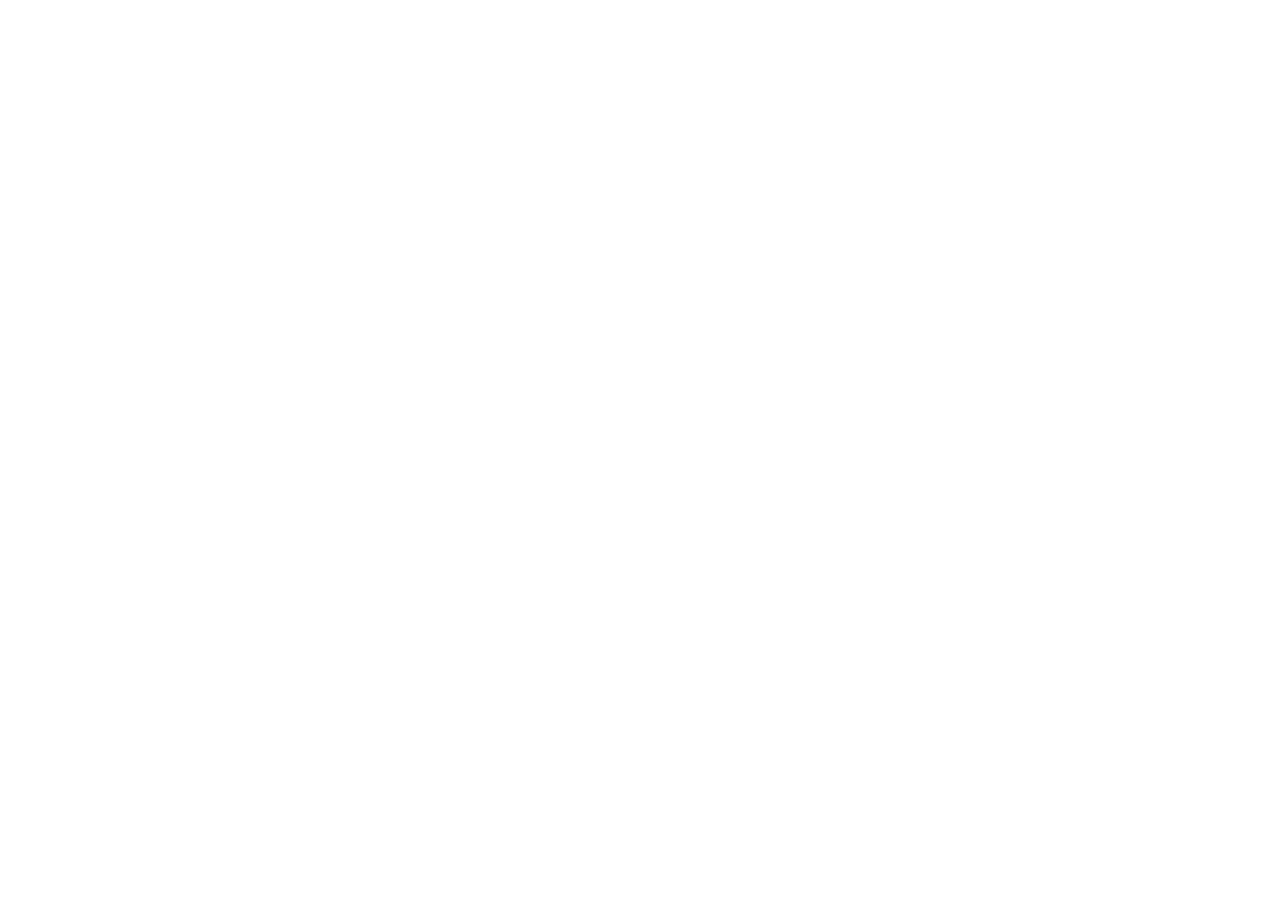
==== index.html @ 0f3864a8 "stage one" ====
<!DOCTYPE html>
<html lang="en">
<head>
    <meta charset="UTF-8">
    <meta name="viewport" content="width=device-width, initial-scale=1.0">
    <title>frontend-mentor</frontend-mentor></title>
    <link rel="shortcut icon" href="favicon.ico" type="image/x-icon">
    <link rel="stylesheet" href="style.css">
</head>
<body>
    
</body>
</html>
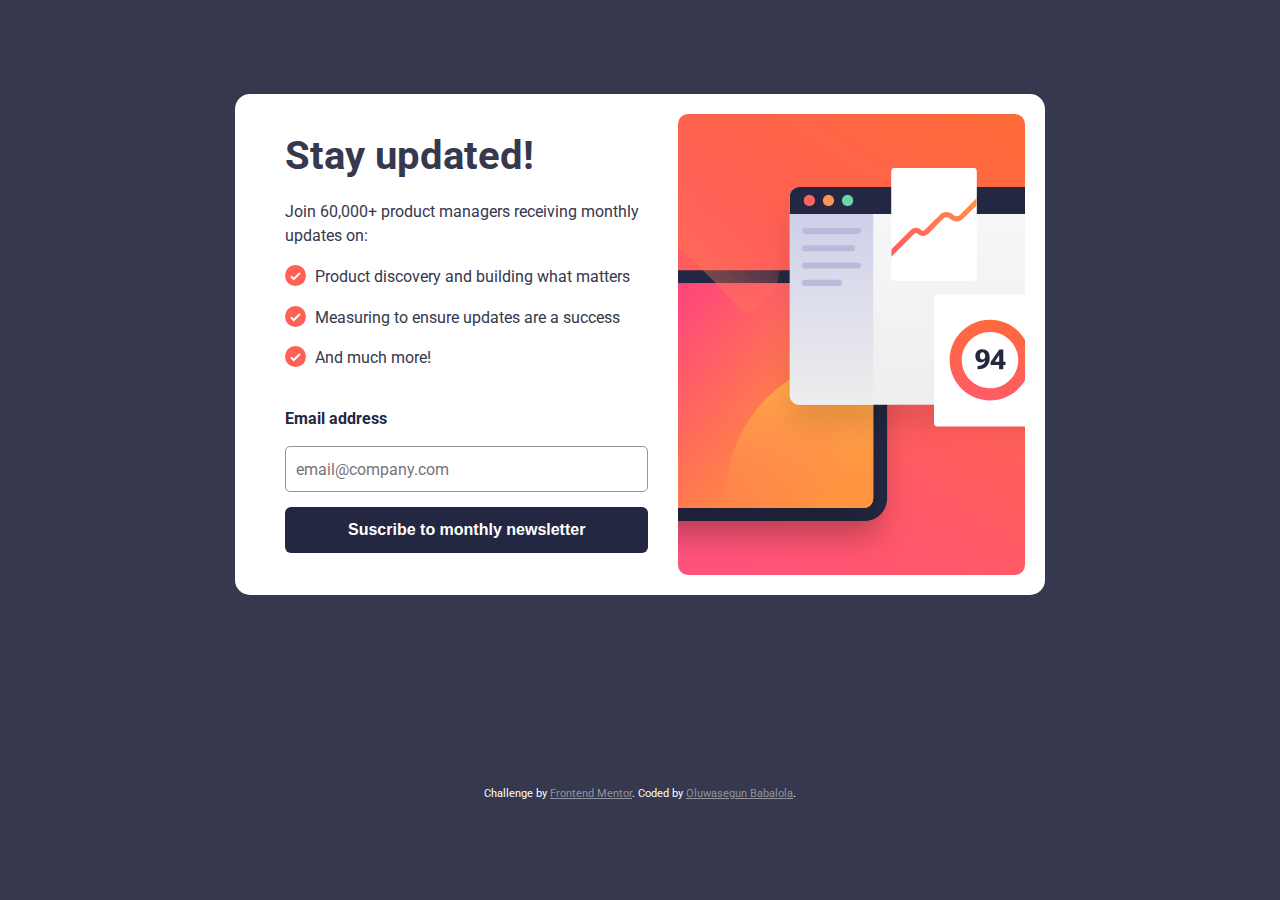
==== commit 5b3c4270: "update" ====
--- a/index.html
+++ b/index.html
@@ -3,11 +3,64 @@
 <head>
     <meta charset="UTF-8">
     <meta name="viewport" content="width=device-width, initial-scale=1.0">
-    <title>frontend-mentor</frontend-mentor></title>
-    <link rel="shortcut icon" href="favicon.ico" type="image/x-icon">
+    <title>Frontend-mentor | Newsletter-sign-up-form-with-success-message</title>
+    <link rel="shortcut icon" href="/images/favicon-32x32.png" type="image/x-icon">
     <link rel="stylesheet" href="style.css">
+    <style>
+        @import url('https://fonts.googleapis.com/css2?family=Roboto:wght@400;700&display=swap');
+      </style>
 </head>
 <body>
-    
-</body>
+    <div class="main">
+        <div class="form-container">
+            <h1>
+                Stay updated!
+            </h1>
+            <p>
+                Join 60,000+ product managers receiving monthly updates on:
+            </p>
+            <p>
+                Product discovery and building what matters
+            </p>
+            <p>
+                Measuring to ensure updates are a success
+            </p>
+            <p >
+                And much more!
+            </p>
+            <form class-="form" id="emailform" >
+                <label for="email">
+                    Email address
+                </label>
+                <input type="email" name=" email" required id="email" placeholder="email@company.com" autocomplete="email">
+                <button type="submit" id="submit" >
+                   Suscribe to monthly newsletter 
+                </button>
+            </form>
+        </div>
+        <figure class="image-container"></figure>
+    </div>
+    <div class="success show">
+        <div>
+            <figure class="image-container1">
+                <img src="/images/icon-success.svg" alt="success">
+            </figure>
+            <h2>
+                Thanks for subscribing!
+            </h2>
+            <p>
+                A confirmation email has been sent to ash@loremcompany.com. Please open it and click the button inside to confirm your subscription.
+            </p>
+        </div>
+        <button  id="dismiss" >
+            Dismiss message
+         </button>
+    </div>
+    <div class="info">
+        <p>Challenge by <a href="https://www.frontendmentor.io/?ref=challenge" target="_blank">Frontend Mentor</a>. Coded by <a  href="https://github.com/Officialbabs/frontend-mentor-challenge/" target="_blank">Oluwasegun Babalola</a>.</p> 
+
+    </div>
+   <script src="script.js">
+    </script>
+</body>        
 </html>--- a/style.css
+++ b/style.css
@@ -0,0 +1,231 @@
+*{
+    margin: 0;
+    box-sizing: border-box;
+    transition: all 0.5s ease-in-out;
+}
+
+body{
+    background-color: hsl(235, 18%, 26%);
+    justify-items: center;
+    align-items: center;
+    max-width: 1440px;
+    min-width: 375px;
+    min-height: 100vh;
+    box-sizing: border-box;
+    display: grid;
+    line-height: 24px;
+    font-family:'Roboto',sans-serif ;
+    color: hsl(235, 18%, 26%);
+}
+
+body::-webkit-scrollbar{
+    display: none;
+}
+
+img,
+picture,
+video,
+canvas,
+svg {
+  display: block;
+  max-width: 100%;
+}
+
+.main{
+    background-color: white;
+    border: none;
+    border-radius: 15px;
+    margin: auto;
+    max-width:810px ;
+    width: 73%px;
+    max-height: 601px ;
+    height: 501px;
+    padding: 20px;
+    box-sizing: border-box;
+    display: grid;
+    grid-template-columns: 3.6655fr 3fr ;
+    }
+
+.form-container{
+    padding: 20px 30px;
+    display: grid;
+    row-gap:15px ;
+    column-gap: 15px;
+    justify-items: left;
+    justify-content: center;
+}
+.form-container h1{
+    font-size: 40px;
+    margin: 0;
+    overflow-wrap: break-word;
+    margin-top: 10px;
+    display: block;
+    height: 40px;
+    width: 100%;
+    }
+
+.form-container p:first-of-type{
+    background-image: none;
+    padding: 0;
+}
+
+.form-container p:last-of-type{
+    color: inherit;
+    font-size: 16px;
+}
+
+
+.form-container p{
+    font-size: 16px;
+    background-image: url(/images/icon-list.svg);
+    background-position: 0px 0px;
+    background-repeat: no-repeat;
+    content: "";
+    clear: both;
+    display: table;
+    margin: 0;
+    padding-left: 30px;
+}
+
+label{
+    color: rgb(36, 39, 66);
+    font-weight: 700;
+}
+
+.form-container form{
+    width: 100%;
+    display: flex;
+    flex-direction: column;
+    gap: 15px;
+    margin: 20px 0px 0px 0px;
+}
+
+input[type="email"]{
+    width: 100%;
+    padding: 10px;
+    height: 46px;
+    box-sizing: border-box;
+    background-color: white;
+    border-radius: 5px;
+    border-width: 1px;
+    border-color: rgb(146, 148, 160);
+    border-style: solid;
+    font-size: 16px;
+    outline: none;
+    font-family: inherit;    
+}
+
+input:focus{
+    border: 1.5px solid black;
+}
+
+form button, .success button {
+    width: 100%;
+    height: 46px;
+    background-color:rgb(36, 39, 66) ;
+    border: 1px solid transparent ;
+    color: white;
+    border-radius: 6px;
+    cursor: pointer;
+    font-size: 16px;
+    font-weight: 700;
+    transition: all 300ms ease-in-out;
+    padding: 10px;
+}
+
+form button:hover, .success button:hover {
+    background-color: hsl(4, 100%, 67%) ;
+    box-shadow: 3px 10px 13px -6px hsl(4, 100%, 67%);
+}
+
+.image-container{
+    background-image: url(/images/illustration-sign-up-desktop.svg);
+    background-position: center;
+    background-size: cover;
+    background-repeat: no-repeat;
+    margin: 0;
+    border-radius: 10px;
+}
+
+.success{
+    display: grid;
+    row-gap:15px ;
+    column-gap: 15px;
+    max-width: 400px;
+    max-height: 450px;
+    background-color: white;
+    border: none;
+    border-radius: 15px;
+    padding: 40px 30px;
+    justify-items: left;
+}
+
+.success figure{
+    width: 100%;
+    margin: 0;
+}
+
+.success div{
+    display: grid;
+    gap: 30px;
+}
+
+.success div h2{
+    font-size: 37px;
+    line-height: 37px;
+    font-weight: 700;
+    
+}
+
+.success div p{
+    font-size: 16px;
+    color: black;
+    display: block;
+}
+
+
+.show{
+    display: none;
+}
+
+body .info p:last-of-type{
+    color: white;
+    margin: 0;
+    font-size:11px ;
+}
+
+a{
+    color: rgb(146, 148, 160);
+}
+
+@media screen and (max-width: 820px) and (min-width: 820px){
+    .main {
+      max-width: 810px;
+      min-width: 810px;
+      max-height: 600px;
+      grid-template-columns: 55% 45%;
+      padding: 20px;
+      border-radius: 15px;
+    }
+    .image-container {
+      order: 1;
+    }
+    .form-container {
+      order: -1;
+    }
+    .image-container {
+      height: 100%;
+  
+      background-image: url(/images/illustration-sign-up-desktop.svg);
+  
+      border-radius: 13px;
+    }
+    .success {
+      max-width: 400px;
+      min-height: auto;
+      gap: 30px;
+      padding-block: 40px;
+      border-radius: 15px;
+    }
+  
+  }
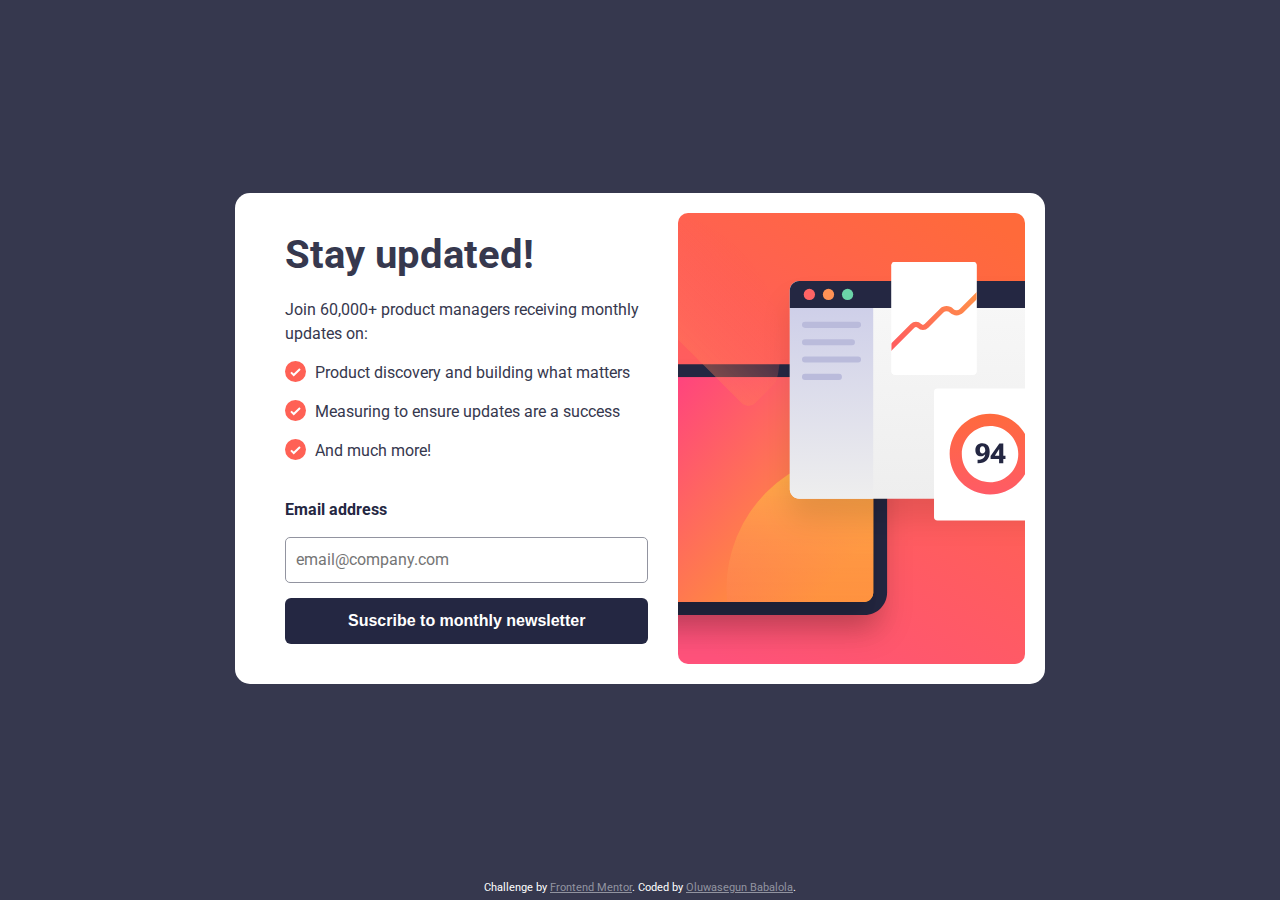
==== commit a249b6ac: "update on media query" ====
--- a/index.html
+++ b/index.html
@@ -1,66 +1,67 @@
-<!DOCTYPE html>
-<html lang="en">
-<head>
-    <meta charset="UTF-8">
-    <meta name="viewport" content="width=device-width, initial-scale=1.0">
-    <title>Frontend-mentor | Newsletter-sign-up-form-with-success-message</title>
-    <link rel="shortcut icon" href="/images/favicon-32x32.png" type="image/x-icon">
-    <link rel="stylesheet" href="style.css">
-    <style>
-        @import url('https://fonts.googleapis.com/css2?family=Roboto:wght@400;700&display=swap');
-      </style>
-</head>
-<body>
-    <div class="main">
-        <div class="form-container">
-            <h1>
-                Stay updated!
-            </h1>
-            <p>
-                Join 60,000+ product managers receiving monthly updates on:
-            </p>
-            <p>
-                Product discovery and building what matters
-            </p>
-            <p>
-                Measuring to ensure updates are a success
-            </p>
-            <p >
-                And much more!
-            </p>
-            <form class-="form" id="emailform" >
-                <label for="email">
-                    Email address
-                </label>
-                <input type="email" name=" email" required id="email" placeholder="email@company.com" autocomplete="email">
-                <button type="submit" id="submit" >
-                   Suscribe to monthly newsletter 
-                </button>
-            </form>
-        </div>
-        <figure class="image-container"></figure>
-    </div>
-    <div class="success show">
-        <div>
-            <figure class="image-container1">
-                <img src="/images/icon-success.svg" alt="success">
-            </figure>
-            <h2>
-                Thanks for subscribing!
-            </h2>
-            <p>
-                A confirmation email has been sent to ash@loremcompany.com. Please open it and click the button inside to confirm your subscription.
-            </p>
-        </div>
-        <button  id="dismiss" >
-            Dismiss message
-         </button>
-    </div>
-    <div class="info">
-        <p>Challenge by <a href="https://www.frontendmentor.io/?ref=challenge" target="_blank">Frontend Mentor</a>. Coded by <a  href="https://github.com/Officialbabs/frontend-mentor-challenge/" target="_blank">Oluwasegun Babalola</a>.</p> 
-
-    </div>
-   <script src="script.js">
-    </script>
-</body>        
+<!DOCTYPE html>
+<html lang="en">
+<head>
+    <meta charset="UTF-8">
+    <meta name="viewport" content="width=device-width, initial-scale=1.0">
+    <title>Frontend-mentor | Newsletter-sign-up-form-with-success-message</title>
+    <link rel="shortcut icon" href="/images/favicon-32x32.png" type="image/x-icon">
+    <link rel="stylesheet" href="style.css">
+    <style>
+        @import url('https://fonts.googleapis.com/css2?family=Roboto:wght@400;700&display=swap');
+      </style>
+</head>
+<body>
+    <main class="main">
+        <figure class="image-container-mobile"></figure>
+        <div class="form-container ">
+            <h1>
+                Stay updated!
+            </h1>
+            <p>
+                Join 60,000+ product managers receiving monthly updates on:
+            </p>
+            <p>
+                Product discovery and building what matters
+            </p>
+            <p>
+                Measuring to ensure updates are a success
+            </p>
+            <p >
+                And much more!
+            </p>
+            <form class-="form" id="emailform" >
+                <label for="email">
+                    Email address
+                </label>
+                <input type="email" name=" email" required id="email" placeholder="email@company.com" autocomplete="email">
+                <button type="submit" id="submit" >
+                   Suscribe to monthly newsletter 
+                </button>
+            </form>
+        </div>
+        <figure class="image-container"></figure>
+    </main>
+    <div class="success show">
+        <div class="success-content">
+            <figure class="image-container1">
+                <img class="icon" src="/images/icon-success.svg" alt="success">
+            </figure>
+            <h2>
+                Thanks for subscribing!
+            </h2>
+            <p>
+                A confirmation email has been sent to ash@loremcompany.com. Please open it and click the button inside to confirm your subscription.
+            </p>
+        </div>
+        <button  id="dismiss" >
+            Dismiss message
+         </button>
+    </div>
+    <div class="info">
+        <p>Challenge by <a href="https://www.frontendmentor.io/?ref=challenge" target="_blank">Frontend Mentor</a>. Coded by <a  href="https://github.com/Officialbabs/frontend-mentor-challenge/" target="_blank">Oluwasegun Babalola</a>.</p> 
+
+    </div>
+   <script src="script.js">
+    </script>
+</body>        
 </html>--- a/style.css
+++ b/style.css
@@ -1,231 +1,339 @@
-*{
-    margin: 0;
-    box-sizing: border-box;
-    transition: all 0.5s ease-in-out;
-}
-
-body{
-    background-color: hsl(235, 18%, 26%);
-    justify-items: center;
-    align-items: center;
-    max-width: 1440px;
-    min-width: 375px;
-    min-height: 100vh;
-    box-sizing: border-box;
-    display: grid;
-    line-height: 24px;
-    font-family:'Roboto',sans-serif ;
-    color: hsl(235, 18%, 26%);
-}
-
-body::-webkit-scrollbar{
-    display: none;
-}
-
-img,
-picture,
-video,
-canvas,
-svg {
-  display: block;
-  max-width: 100%;
-}
-
-.main{
-    background-color: white;
-    border: none;
-    border-radius: 15px;
-    margin: auto;
-    max-width:810px ;
-    width: 73%px;
-    max-height: 601px ;
-    height: 501px;
-    padding: 20px;
-    box-sizing: border-box;
-    display: grid;
-    grid-template-columns: 3.6655fr 3fr ;
-    }
-
-.form-container{
-    padding: 20px 30px;
-    display: grid;
-    row-gap:15px ;
-    column-gap: 15px;
-    justify-items: left;
-    justify-content: center;
-}
-.form-container h1{
-    font-size: 40px;
-    margin: 0;
-    overflow-wrap: break-word;
-    margin-top: 10px;
-    display: block;
-    height: 40px;
-    width: 100%;
-    }
-
-.form-container p:first-of-type{
-    background-image: none;
-    padding: 0;
-}
-
-.form-container p:last-of-type{
-    color: inherit;
-    font-size: 16px;
-}
-
-
-.form-container p{
-    font-size: 16px;
-    background-image: url(/images/icon-list.svg);
-    background-position: 0px 0px;
-    background-repeat: no-repeat;
-    content: "";
-    clear: both;
-    display: table;
-    margin: 0;
-    padding-left: 30px;
-}
-
-label{
-    color: rgb(36, 39, 66);
-    font-weight: 700;
-}
-
-.form-container form{
-    width: 100%;
-    display: flex;
-    flex-direction: column;
-    gap: 15px;
-    margin: 20px 0px 0px 0px;
-}
-
-input[type="email"]{
-    width: 100%;
-    padding: 10px;
-    height: 46px;
-    box-sizing: border-box;
-    background-color: white;
-    border-radius: 5px;
-    border-width: 1px;
-    border-color: rgb(146, 148, 160);
-    border-style: solid;
-    font-size: 16px;
-    outline: none;
-    font-family: inherit;    
-}
-
-input:focus{
-    border: 1.5px solid black;
-}
-
-form button, .success button {
-    width: 100%;
-    height: 46px;
-    background-color:rgb(36, 39, 66) ;
-    border: 1px solid transparent ;
-    color: white;
-    border-radius: 6px;
-    cursor: pointer;
-    font-size: 16px;
-    font-weight: 700;
-    transition: all 300ms ease-in-out;
-    padding: 10px;
-}
-
-form button:hover, .success button:hover {
-    background-color: hsl(4, 100%, 67%) ;
-    box-shadow: 3px 10px 13px -6px hsl(4, 100%, 67%);
-}
-
-.image-container{
-    background-image: url(/images/illustration-sign-up-desktop.svg);
-    background-position: center;
-    background-size: cover;
-    background-repeat: no-repeat;
-    margin: 0;
-    border-radius: 10px;
-}
-
-.success{
-    display: grid;
-    row-gap:15px ;
-    column-gap: 15px;
-    max-width: 400px;
-    max-height: 450px;
-    background-color: white;
-    border: none;
-    border-radius: 15px;
-    padding: 40px 30px;
-    justify-items: left;
-}
-
-.success figure{
-    width: 100%;
-    margin: 0;
-}
-
-.success div{
-    display: grid;
-    gap: 30px;
-}
-
-.success div h2{
-    font-size: 37px;
-    line-height: 37px;
-    font-weight: 700;
-    
-}
-
-.success div p{
-    font-size: 16px;
-    color: black;
-    display: block;
-}
-
-
-.show{
-    display: none;
-}
-
-body .info p:last-of-type{
-    color: white;
-    margin: 0;
-    font-size:11px ;
-}
-
-a{
-    color: rgb(146, 148, 160);
-}
-
-@media screen and (max-width: 820px) and (min-width: 820px){
-    .main {
-      max-width: 810px;
-      min-width: 810px;
-      max-height: 600px;
-      grid-template-columns: 55% 45%;
-      padding: 20px;
-      border-radius: 15px;
-    }
-    .image-container {
-      order: 1;
-    }
-    .form-container {
-      order: -1;
-    }
-    .image-container {
-      height: 100%;
-  
-      background-image: url(/images/illustration-sign-up-desktop.svg);
-  
-      border-radius: 13px;
-    }
-    .success {
-      max-width: 400px;
-      min-height: auto;
-      gap: 30px;
-      padding-block: 40px;
-      border-radius: 15px;
-    }
-  
-  }
+*{
+    margin: 0;
+    box-sizing: border-box;
+    transition: all 0.5s ease-in-out;
+}
+
+body{
+    background-color: hsl(235, 18%, 26%);
+    justify-items: center;
+    justify-content: center;
+    align-items: center;
+    align-content: center;
+    text-align: center;
+    display: flex;
+    flex-direction: column;
+    flex-wrap: wrap;
+    max-width: 1440px;
+    min-width: 375px;
+    min-height: 100vh;
+    line-height: 24px;
+    font-family:'Roboto',sans-serif ;
+    color: hsl(235, 18%, 26%);
+    padding: 0px 10px;
+}
+
+body::-webkit-scrollbar{
+    display: none;
+}
+
+img,
+picture,
+video,
+canvas,
+svg {
+  display: block;
+  max-width: 100%;
+}
+
+main{
+    background-color: white;
+    border: none;
+    border-radius: 15px;
+    margin: auto;
+    vertical-align: middle;
+    max-width:810px ;
+    width: auto;
+    max-height: 100% ;
+    height: fit-content;
+    padding: 20px;
+    box-sizing: border-box;
+    display: grid;
+    grid-template-columns: 3.6655fr 3fr ;
+    }
+
+.image-container-mobile{
+    display: none;
+    background-image: url(/images/illustration-sign-up-mobile.svg);
+    background-position: top;
+    background-repeat: no-repeat;
+    background-size: contain;
+}  
+    
+.form-container{
+    padding: 20px 30px;
+    display: grid;
+    row-gap:15px ;
+    column-gap: 15px;
+    justify-items: left;
+    justify-content: center;
+    text-align: left ;
+}
+.form-container h1{
+    font-size: 40px;
+    margin: 0;
+    overflow-wrap: break-word;
+    margin-top: 10px;
+    display: block;
+    height: 40px;
+    width: 100%;
+    }
+
+.form-container p:first-of-type{
+    background-image: none;
+    padding: 0;
+}
+
+.form-container p:last-of-type{
+    color: inherit;
+    font-size: 16px;
+}
+
+
+.form-container p{
+    font-size: 16px;
+    background-image: url(/images/icon-list.svg);
+    background-position: 0px 0px;
+    background-repeat: no-repeat;
+    content: "";
+    clear: both;
+    display: table;
+    margin: 0;
+    padding-left: 30px;
+}
+
+label{
+    color: rgb(36, 39, 66);
+    font-weight: 700;
+}
+
+.form-container form{
+    width: 100%;
+    display: flex;
+    flex-direction: column;
+    gap: 15px;
+    margin: 20px 0px 0px 0px;
+}
+
+input[type="email"]{
+    width: 100%;
+    padding: 10px;
+    height: 46px;
+    box-sizing: border-box;
+    background-color: white;
+    border-radius: 5px;
+    border-width: 1px;
+    border-color: rgb(146, 148, 160);
+    border-style: solid;
+    font-size: 16px;
+    outline: none;
+    font-family: inherit;    
+}
+
+input:focus{
+    border: 1.5px solid black;
+}
+
+form button, .success button {
+    width: 100%;
+    height: 46px;
+    background-color:rgb(36, 39, 66) ;
+    border: 1px solid transparent ;
+    color: white;
+    border-radius: 6px;
+    cursor: pointer;
+    font-size: 16px;
+    font-weight: 700;
+    transition: all 300ms ease-in-out;
+    padding: 10px;
+}
+
+form button:hover, .success button:hover {
+    background-color: hsl(4, 100%, 67%) ;
+    box-shadow: 3px 10px 13px -6px hsl(4, 100%, 67%);
+}
+
+.image-container{
+    background-image: url(/images/illustration-sign-up-desktop.svg);
+    background-position: center;
+    background-size: cover;
+    background-repeat: no-repeat;
+    margin: 0;
+    border-radius: 10px;
+}
+
+.success{
+    display: grid;
+    row-gap:15px ;
+    column-gap: 15px;
+    max-width: 400px;
+    max-height: 450px;
+    background-color: white;
+    border: none;
+    border-radius: 15px;
+    padding: 40px 30px;
+    justify-items: left;
+    text-align: left;
+    margin: auto;
+}
+
+.success figure{
+    width: 100%;
+    margin: 0;
+}
+
+.success div{
+    display: grid;
+    gap: 30px;
+}
+
+.success div h2{
+    font-size: 37px;
+    line-height: 37px;
+    font-weight: 700;
+    
+}
+
+.success div p{
+    font-size: 16px;
+    color: black;
+    display: block;
+}
+
+
+.show{
+    display: none;
+}
+
+body .info p:last-of-type{
+    color: white;
+    margin: 0;
+    font-size:11px ;
+}
+
+a{
+    color: rgb(146, 148, 160);
+}
+
+@media screen and (max-width: 1024px),( min-height: 980) {
+    body{
+        padding: 0;
+        flex-wrap: wrap;
+        justify-content: center;
+        justify-items: center;
+        overflow-y: auto;
+    }
+
+    main {
+        display: grid;  
+        grid-template-columns: 100%;
+        grid-template-rows: 2fr 3fr; 
+        gap: 10px; 
+        padding: 20px;
+        border-radius: 15px;
+        margin: auto;
+        max-width: fit-content;
+        min-width: fit-content;  
+        width: fit-content;
+        height: fit-content;
+        max-height: fit-content;
+        min-height: fit-content;
+  
+      }
+  
+      .image-container-mobile{
+          display: inline-block;
+          background-image: url(/images/illustration-sign-up-mobile.svg);
+          background-position: top;
+          background-repeat: no-repeat;
+          background-size: cover;
+          width: 100%;
+          height: 280px;
+          border-radius: 10px;
+      }  
+  
+      .image-container {
+        display: none;
+      }
+      .form-container {
+        text-align: left;
+        height: fit-content;
+      }
+
+      .success{
+        margin: auto;
+    }
+      
+}
+
+@media screen and (max-width: 565px) {
+
+    body{
+        padding: 0;
+        flex-wrap: wrap;
+        height: fit-content;
+        justify-content: unset;
+        justify-items: unset;
+        overflow-y: auto;
+        max-width: 100vw;
+        width: 100%;
+    }
+
+    main {
+      display: grid;  
+      grid-template-columns: 100%;
+      grid-template-rows: 1fr 2fr; 
+      gap: 10px; 
+      padding: 0px 0px 20px;
+      border-radius: 10px;
+      margin: 0;
+      max-width: 100%;
+      min-width: 100%;  
+      width: fit-content;
+      height: fit-content;
+      max-height: 130vh;
+      min-height: 100vh;
+
+    }
+
+    .image-container-mobile{
+        display: inline-block;
+        background-image: url(/images/illustration-sign-up-mobile.svg);
+        background-position: top;
+        background-repeat: no-repeat;
+        background-size: cover;
+        width: 100%;
+        height: 280px;
+        border-radius: 10px;
+    }  
+
+    .image-container {
+      display: none;
+    }
+    .form-container {
+      text-align: left;
+      height: fit-content;
+    }
+
+    .success {
+      max-width: 100vh;
+      min-height: 100vh;
+      height: 100vh;
+      gap: 30px;
+      grid-template-rows: 9fr 1fr;
+      padding-block: 40px;
+      border-radius: 15px;
+      margin: auto;
+      justify-items: center;
+      justify-content: center;
+    }
+
+    .success-content{
+        height: fit-content;
+        margin: auto;
+    }
+  
+    .success button{
+        align-self: self-end;
+    } 
+  }
